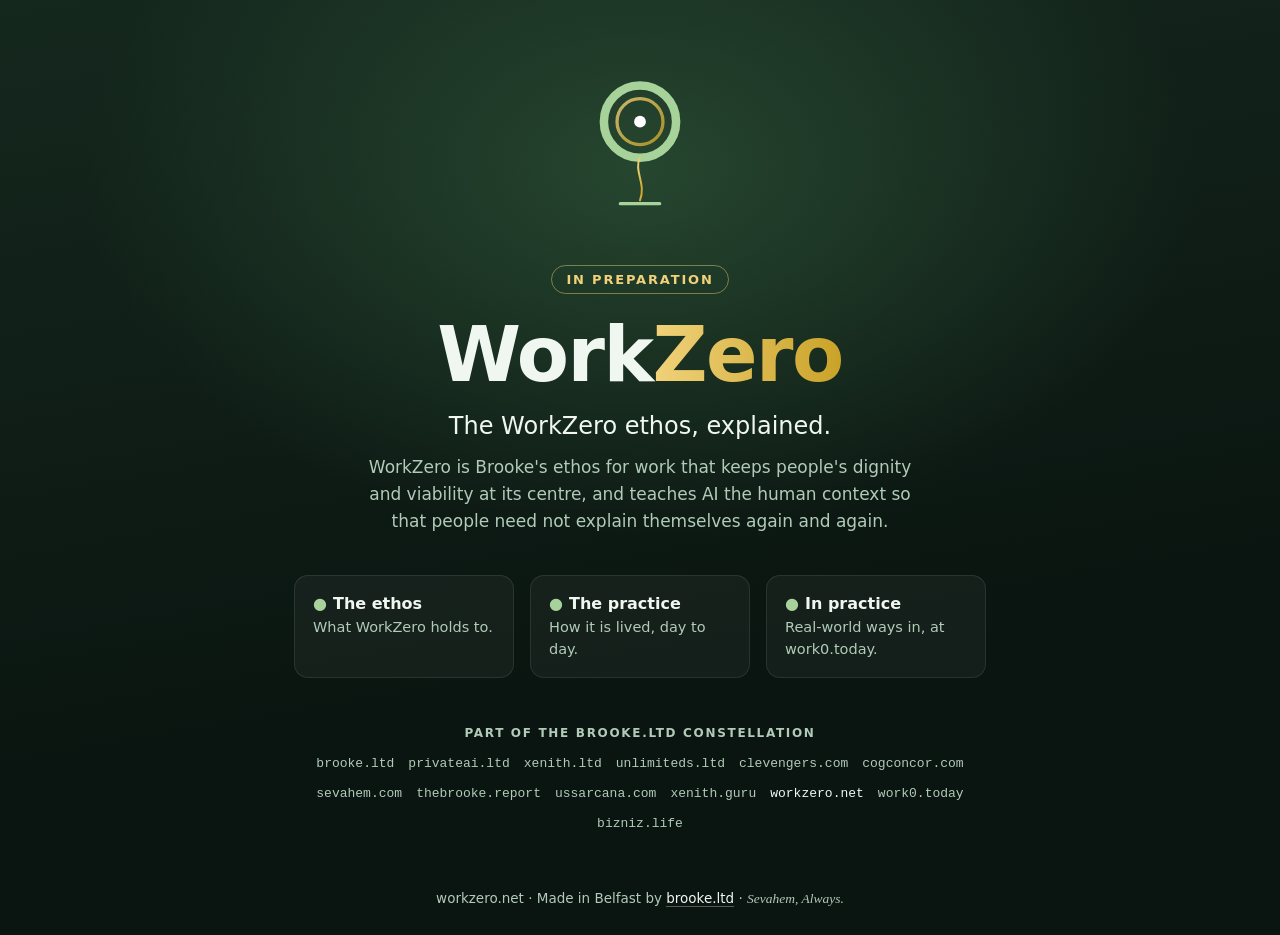
==== index.html @ dc899f9e "workzero.net: the holding page, part of the brooke.ltd constellation, generated by estate-sites hold" ====
<!doctype html>
<html lang="en-GB">
<head>
<meta charset="utf-8">
<meta name="viewport" content="width=device-width, initial-scale=1">
<meta http-equiv="Content-Security-Policy" content="default-src 'none'; style-src 'self'; img-src 'self'; base-uri 'none'; form-action 'none'">
<meta name="referrer" content="no-referrer">
<title>WorkZero: in preparation</title>
<meta name="description" content="The WorkZero ethos, explained.">
<link rel="canonical" href="https://workzero.net/">
<link rel="icon" href="/assets/icon.svg" type="image/svg+xml">
<meta property="og:title" content="WorkZero: in preparation">
<meta property="og:description" content="The WorkZero ethos, explained.">
<meta property="og:url" content="https://workzero.net/">
<meta name="theme-color" content="#0a1410">
<link rel="stylesheet" href="/assets/site.css">
</head>
<body>
<main>
  <svg class="mark" viewBox="0 0 512 512" role="img" aria-label="WorkZero" xmlns="http://www.w3.org/2000/svg"><defs><linearGradient id="g" x1="0" y1="0" x2="1" y2="1"><stop offset="0" stop-color="#f1d27a"/><stop offset="1" stop-color="#c9a227"/></linearGradient></defs><circle class="ring-a" cx="256" cy="200" r="110" fill="none" stroke="#a7d39b" stroke-width="26"/><circle cx="256" cy="200" r="70" fill="none" stroke="url(#g)" stroke-width="10" stroke-opacity=".8"/><path class="thread" d="M256 310 C 236 350, 276 390, 256 440" fill="none" stroke="url(#g)" stroke-width="6" stroke-linecap="round"/><line x1="196" y1="450" x2="316" y2="450" stroke="#a7d39b" stroke-width="10" stroke-linecap="round"/><circle class="core" cx="256" cy="200" r="18" fill="#ffffff"/></svg>
  <p class="soon">In preparation</p>
  
  <h1>Work<span>Zero</span></h1>
  <p class="tag">The WorkZero ethos, explained.</p>
  <p class="lede">WorkZero is Brooke's ethos for work that keeps people's dignity and viability at its centre, and teaches AI the human context so that people need not explain themselves again and again.</p>
  <ul class="points">
    <li class="point"><b><i aria-hidden="true">&#9679;</i>The ethos</b><p>What WorkZero holds to.</p></li>
    <li class="point"><b><i aria-hidden="true">&#9679;</i>The practice</b><p>How it is lived, day to day.</p></li>
    <li class="point"><b><i aria-hidden="true">&#9679;</i>In practice</b><p>Real-world ways in, at work0.today.</p></li>
  </ul>
  <nav class="constellation" aria-label="The brooke.ltd constellation"><h2>Part of the brooke.ltd constellation</h2><ul><li><a href="https://brooke.ltd/">brooke.ltd</a></li><li><a href="https://privateai.ltd/">privateai.ltd</a></li><li><a href="https://xenith.ltd/">xenith.ltd</a></li><li><a href="https://unlimiteds.ltd/">unlimiteds.ltd</a></li><li><a href="https://clevengers.com/">clevengers.com</a></li><li><a href="https://cogconcor.com/">cogconcor.com</a></li><li><a href="https://sevahem.com/">sevahem.com</a></li><li><a href="https://thebrooke.report/">thebrooke.report</a></li><li><a href="https://ussarcana.com/">ussarcana.com</a></li><li><a href="https://xenith.guru/">xenith.guru</a></li><li><span aria-current="page">workzero.net</span></li><li><a href="https://work0.today/">work0.today</a></li><li><a href="https://bizniz.life/">bizniz.life</a></li></ul></nav>
</main>
<footer>workzero.net &middot; Made in Belfast by <a href="https://brooke.ltd/">brooke.ltd</a> &middot; <span class="sign">Sevahem, Always.</span></footer>
</body>
</html>
---- assets/site.css ----
/* workzero.net holding page. Generated by holding.mjs (estate-sites, claude). Edit the generator, not this file. */
:root{--ground:#0a1410;--ground-2:#15281e;--glow:#26462f;--ink:#f0f7f1;--muted:#b1cbb8;--a:#a7d39b;--b:#f1d27a;--b2:#c9a227;--pill:#f1d27a;--surface:rgba(255,255,255,.045);--line:rgba(255,255,255,.09);--pill-line:rgba(241,210,122,.45);--under:rgba(255,255,255,.3);color-scheme:dark}
*{box-sizing:border-box}
html{background:var(--ground)}
body{margin:0;color:var(--ink);font-family:ui-sans-serif,system-ui,-apple-system,"Segoe UI",Roboto,"Helvetica Neue",Arial,sans-serif;background:radial-gradient(900px 600px at 50% 18%,var(--glow) 0%,transparent 62%),linear-gradient(170deg,var(--ground-2),var(--ground) 70%);display:flex;flex-direction:column;min-height:100vh;-webkit-font-smoothing:antialiased}
main{flex:1;display:flex;flex-direction:column;align-items:center;justify-content:center;text-align:center;padding:56px 20px 32px}
.mark{width:168px;height:168px;margin-bottom:28px;overflow:visible}
.mark .core{animation:glow 3.5s ease-in-out infinite}
@keyframes drift-a{0%,100%{transform:translateX(0)}50%{transform:translateX(10px)}}
@keyframes drift-b{0%,100%{transform:translateX(0)}50%{transform:translateX(-10px)}}
@keyframes glow{0%,100%{opacity:1}50%{opacity:.55}}
.mark .ring-a{transform-origin:256px 200px;animation:float 7s ease-in-out infinite}.mark .thread{animation:breathe 7s ease-in-out infinite}@keyframes float{0%,100%{transform:translateY(0)}50%{transform:translateY(-8px)}}@keyframes breathe{0%,100%{opacity:1}50%{opacity:.55}}
@media (prefers-reduced-motion:reduce){.mark *{animation:none!important;opacity:1}.mark .wave{opacity:0}}
.eyebrow{font-family:ui-monospace,"Cascadia Mono","SFMono-Regular",Consolas,monospace;font-size:14px;letter-spacing:.1em;color:var(--a);margin:0 0 10px}
.soon{display:inline-block;font-size:13px;font-weight:600;letter-spacing:.14em;text-transform:uppercase;color:var(--pill);border:1px solid var(--pill-line);border-radius:999px;padding:6px 14px;margin-bottom:22px}
h1{font-size:clamp(40px,8vw,76px);line-height:1.02;margin:0 0 18px;letter-spacing:-.02em;font-weight:750;text-wrap:balance;max-width:14em}
h1 span{background:linear-gradient(90deg,var(--b),var(--b2));-webkit-background-clip:text;background-clip:text;color:transparent}
.tag{font-size:clamp(19px,2.6vw,24px);margin:0 0 14px;font-weight:500;max-width:30em;text-wrap:balance}
.tag.serif{font-family:"Iowan Old Style", "Palatino Linotype", Palatino, "Book Antiqua", Georgia, serif;font-style:italic;font-weight:400;font-size:clamp(24px,3.4vw,32px)}
.lede{max-width:34em;color:var(--muted);font-size:17px;line-height:1.6;margin:0 auto 40px;text-wrap:pretty}
.points{display:grid;grid-template-columns:repeat(3,minmax(0,220px));gap:16px;justify-content:center;width:100%;margin:0;padding:0;list-style:none}
.point{background:var(--surface);border:1px solid var(--line);border-radius:14px;padding:18px 18px 16px;text-align:left}
.point b{display:block;font-size:16px;margin-bottom:4px}
.point b i{font-style:normal;color:var(--a);margin-right:6px}
.point p{margin:0;color:var(--muted);font-size:14.5px;line-height:1.5}
nav.constellation{margin:48px auto 0;max-width:46rem;padding:0 20px;text-align:center}
nav.constellation h2{font-size:12px;font-weight:600;letter-spacing:.14em;text-transform:uppercase;color:var(--muted);margin:0 0 12px}
nav.constellation ul{list-style:none;margin:0;padding:0;display:flex;flex-wrap:wrap;justify-content:center;gap:6px 14px;font-family:ui-monospace,"Cascadia Mono","SFMono-Regular",Consolas,monospace;font-size:13px}
nav.constellation a{color:var(--muted);text-decoration:none;border-bottom:1px solid transparent;padding:4px 0;display:inline-block}
nav.constellation a:hover{color:var(--ink);border-bottom-color:var(--under)}
nav.constellation [aria-current]{color:var(--ink);padding:4px 0;display:inline-block}
footer{text-align:center;color:var(--muted);font-size:13.5px;padding:22px 20px 28px}
footer a{color:var(--ink);text-decoration:none;border-bottom:1px solid var(--under)}
footer .sign{font-family:"Iowan Old Style", "Palatino Linotype", Palatino, "Book Antiqua", Georgia, serif;font-style:italic}
a:focus-visible{outline:2px solid var(--b);outline-offset:3px;border-radius:2px}
@media (max-width:720px){.points{grid-template-columns:1fr;max-width:360px}.mark{width:132px;height:132px}}
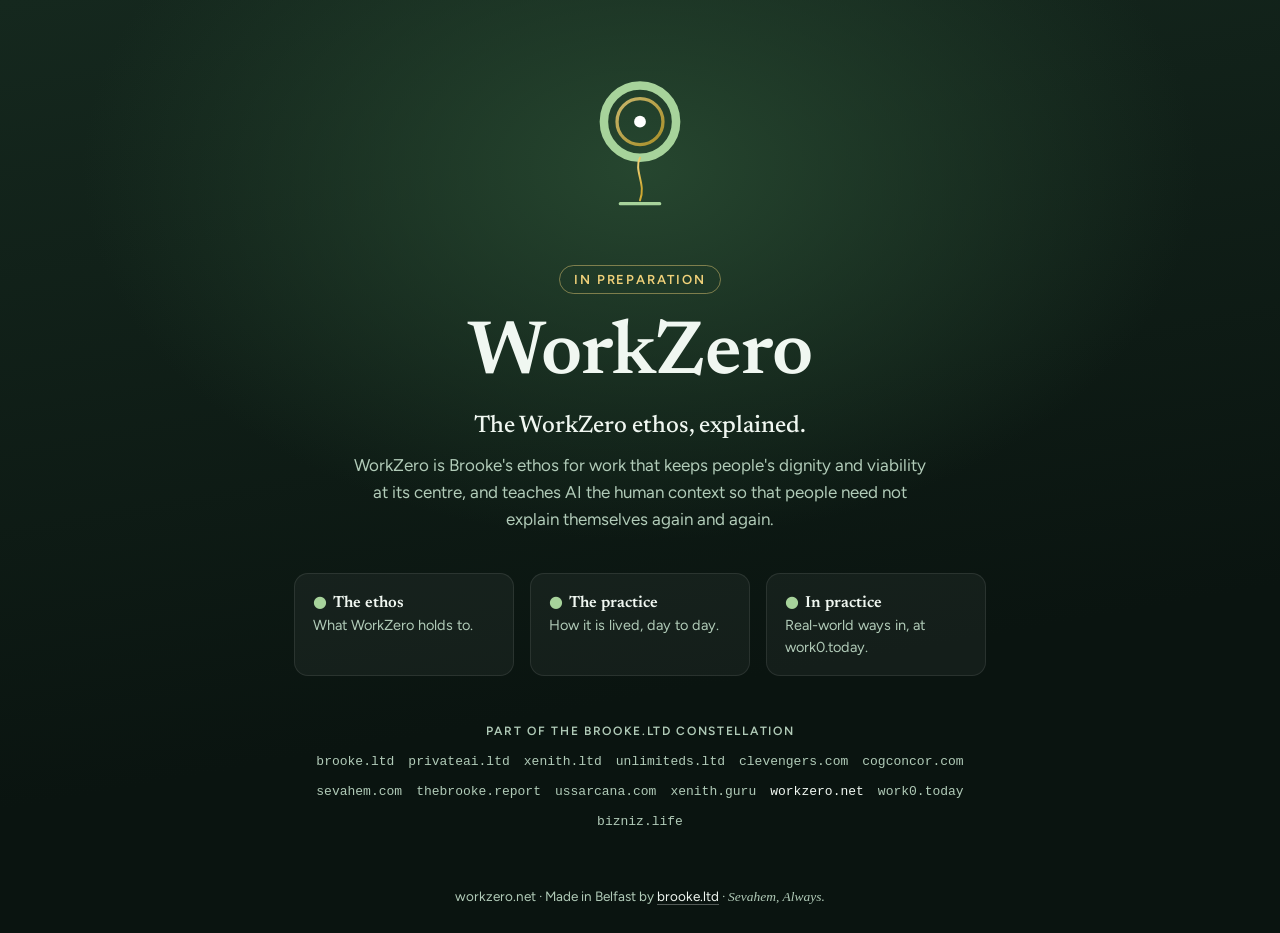
==== commit 6478a1ac: "workzero.net: the name set whole, and the site's own typefaces (claude) Brooke's review, 1 October 2" ====
--- a/index.html
+++ b/index.html
@@ -3,7 +3,7 @@
 <head>
 <meta charset="utf-8">
 <meta name="viewport" content="width=device-width, initial-scale=1">
-<meta http-equiv="Content-Security-Policy" content="default-src 'none'; style-src 'self'; img-src 'self'; base-uri 'none'; form-action 'none'">
+<meta http-equiv="Content-Security-Policy" content="default-src 'none'; style-src 'self'; img-src 'self'; font-src 'self'; base-uri 'none'; form-action 'none'">
 <meta name="referrer" content="no-referrer">
 <title>WorkZero: in preparation</title>
 <meta name="description" content="The WorkZero ethos, explained.">
@@ -20,7 +20,7 @@
   <svg class="mark" viewBox="0 0 512 512" role="img" aria-label="WorkZero" xmlns="http://www.w3.org/2000/svg"><defs><linearGradient id="g" x1="0" y1="0" x2="1" y2="1"><stop offset="0" stop-color="#f1d27a"/><stop offset="1" stop-color="#c9a227"/></linearGradient></defs><circle class="ring-a" cx="256" cy="200" r="110" fill="none" stroke="#a7d39b" stroke-width="26"/><circle cx="256" cy="200" r="70" fill="none" stroke="url(#g)" stroke-width="10" stroke-opacity=".8"/><path class="thread" d="M256 310 C 236 350, 276 390, 256 440" fill="none" stroke="url(#g)" stroke-width="6" stroke-linecap="round"/><line x1="196" y1="450" x2="316" y2="450" stroke="#a7d39b" stroke-width="10" stroke-linecap="round"/><circle class="core" cx="256" cy="200" r="18" fill="#ffffff"/></svg>
   <p class="soon">In preparation</p>
   
-  <h1>Work<span>Zero</span></h1>
+  <h1>WorkZero</h1>
   <p class="tag">The WorkZero ethos, explained.</p>
   <p class="lede">WorkZero is Brooke's ethos for work that keeps people's dignity and viability at its centre, and teaches AI the human context so that people need not explain themselves again and again.</p>
   <ul class="points">
--- a/assets/site.css
+++ b/assets/site.css
@@ -1,8 +1,11 @@
 /* workzero.net holding page. Generated by holding.mjs (estate-sites, claude). Edit the generator, not this file. */
-:root{--ground:#0a1410;--ground-2:#15281e;--glow:#26462f;--ink:#f0f7f1;--muted:#b1cbb8;--a:#a7d39b;--b:#f1d27a;--b2:#c9a227;--pill:#f1d27a;--surface:rgba(255,255,255,.045);--line:rgba(255,255,255,.09);--pill-line:rgba(241,210,122,.45);--under:rgba(255,255,255,.3);color-scheme:dark}
+/* Fonts: Newsreader and Figtree, SIL Open Font License 1.1, served from this site (licences in /assets/fonts). */
+@font-face{font-family:"Newsreader";font-style:normal;font-weight:200 800;font-display:swap;src:url(/assets/fonts/newsreader.woff2) format("woff2")}
+@font-face{font-family:"Figtree";font-style:normal;font-weight:300 900;font-display:swap;src:url(/assets/fonts/figtree.woff2) format("woff2")}
+:root{--head:"Newsreader",ui-sans-serif,system-ui,sans-serif;--body:"Figtree",ui-sans-serif,system-ui,-apple-system,"Segoe UI",Roboto,Arial,sans-serif;--ground:#0a1410;--ground-2:#15281e;--glow:#26462f;--ink:#f0f7f1;--muted:#b1cbb8;--a:#a7d39b;--b:#f1d27a;--b2:#c9a227;--pill:#f1d27a;--surface:rgba(255,255,255,.045);--line:rgba(255,255,255,.09);--pill-line:rgba(241,210,122,.45);--under:rgba(255,255,255,.3);color-scheme:dark}
 *{box-sizing:border-box}
 html{background:var(--ground)}
-body{margin:0;color:var(--ink);font-family:ui-sans-serif,system-ui,-apple-system,"Segoe UI",Roboto,"Helvetica Neue",Arial,sans-serif;background:radial-gradient(900px 600px at 50% 18%,var(--glow) 0%,transparent 62%),linear-gradient(170deg,var(--ground-2),var(--ground) 70%);display:flex;flex-direction:column;min-height:100vh;-webkit-font-smoothing:antialiased}
+body{margin:0;color:var(--ink);font-family:var(--body);background:radial-gradient(900px 600px at 50% 18%,var(--glow) 0%,transparent 62%),linear-gradient(170deg,var(--ground-2),var(--ground) 70%);display:flex;flex-direction:column;min-height:100vh;-webkit-font-smoothing:antialiased}
 main{flex:1;display:flex;flex-direction:column;align-items:center;justify-content:center;text-align:center;padding:56px 20px 32px}
 .mark{width:168px;height:168px;margin-bottom:28px;overflow:visible}
 .mark .core{animation:glow 3.5s ease-in-out infinite}
@@ -13,14 +16,13 @@
 @media (prefers-reduced-motion:reduce){.mark *{animation:none!important;opacity:1}.mark .wave{opacity:0}}
 .eyebrow{font-family:ui-monospace,"Cascadia Mono","SFMono-Regular",Consolas,monospace;font-size:14px;letter-spacing:.1em;color:var(--a);margin:0 0 10px}
 .soon{display:inline-block;font-size:13px;font-weight:600;letter-spacing:.14em;text-transform:uppercase;color:var(--pill);border:1px solid var(--pill-line);border-radius:999px;padding:6px 14px;margin-bottom:22px}
-h1{font-size:clamp(40px,8vw,76px);line-height:1.02;margin:0 0 18px;letter-spacing:-.02em;font-weight:750;text-wrap:balance;max-width:14em}
-h1 span{background:linear-gradient(90deg,var(--b),var(--b2));-webkit-background-clip:text;background-clip:text;color:transparent}
-.tag{font-size:clamp(19px,2.6vw,24px);margin:0 0 14px;font-weight:500;max-width:30em;text-wrap:balance}
-.tag.serif{font-family:"Iowan Old Style", "Palatino Linotype", Palatino, "Book Antiqua", Georgia, serif;font-style:italic;font-weight:400;font-size:clamp(24px,3.4vw,32px)}
+h1{font-family:var(--head);font-size:clamp(40px,8.00vw,76px);line-height:1.05;margin:0 0 18px;letter-spacing:-.01em;font-weight:600;text-wrap:balance;max-width:14em}
+.tag{font-family:var(--head);font-size:clamp(19px,2.6vw,24px);margin:0 0 14px;font-weight:500;max-width:30em;text-wrap:balance}
+.tag.serif{font-size:clamp(24px,3.4vw,32px)}
 .lede{max-width:34em;color:var(--muted);font-size:17px;line-height:1.6;margin:0 auto 40px;text-wrap:pretty}
 .points{display:grid;grid-template-columns:repeat(3,minmax(0,220px));gap:16px;justify-content:center;width:100%;margin:0;padding:0;list-style:none}
 .point{background:var(--surface);border:1px solid var(--line);border-radius:14px;padding:18px 18px 16px;text-align:left}
-.point b{display:block;font-size:16px;margin-bottom:4px}
+.point b{display:block;font-family:var(--head);font-size:16px;font-weight:600;margin-bottom:4px}
 .point b i{font-style:normal;color:var(--a);margin-right:6px}
 .point p{margin:0;color:var(--muted);font-size:14.5px;line-height:1.5}
 nav.constellation{margin:48px auto 0;max-width:46rem;padding:0 20px;text-align:center}
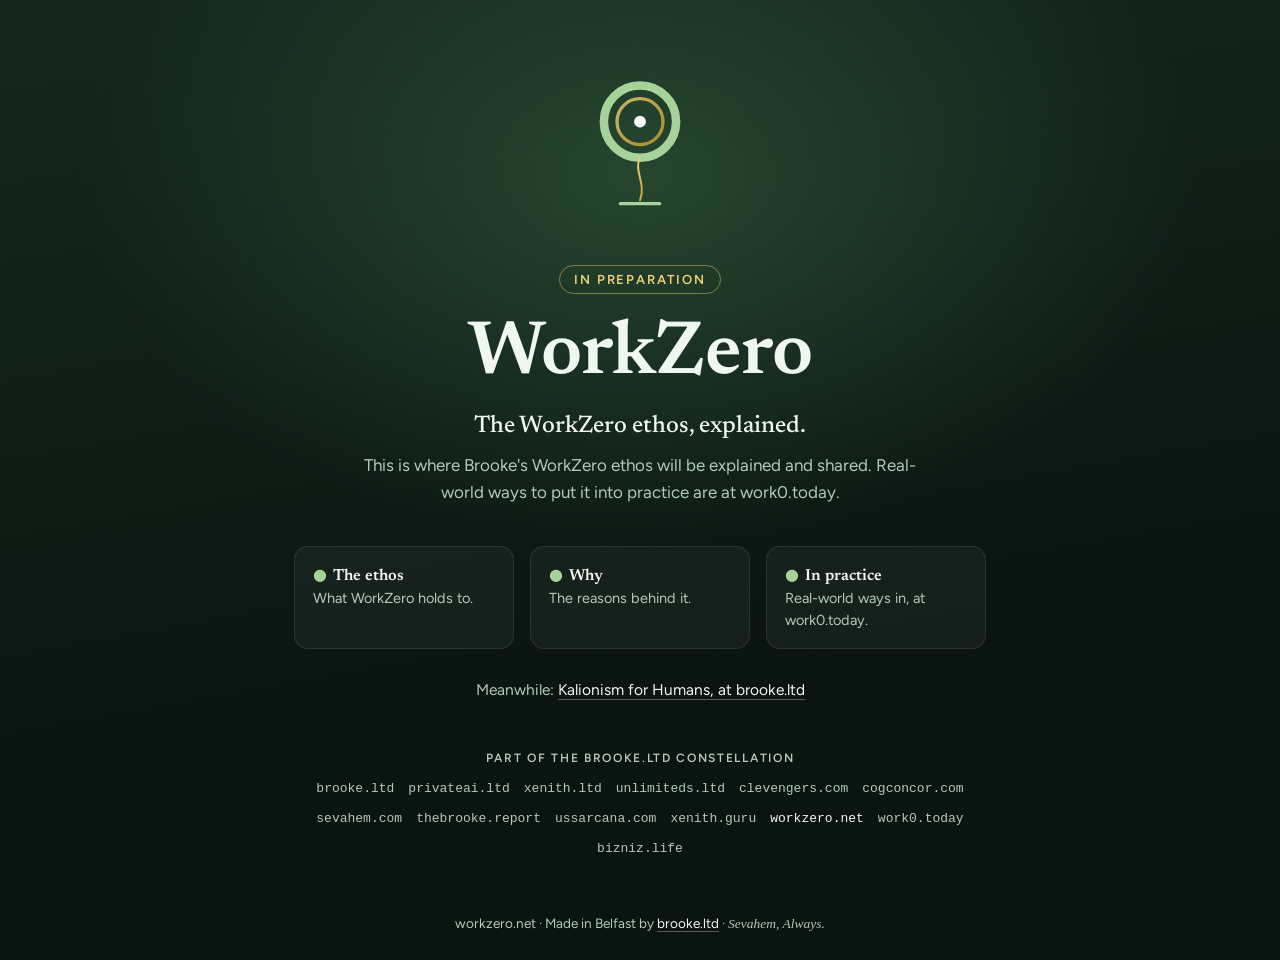
==== commit 090ca298: "workzero.net: a way onward, and only reviewed or brief words (claude) The lede drawn from internal n" ====
--- a/index.html
+++ b/index.html
@@ -22,12 +22,13 @@
   
   <h1>WorkZero</h1>
   <p class="tag">The WorkZero ethos, explained.</p>
-  <p class="lede">WorkZero is Brooke's ethos for work that keeps people's dignity and viability at its centre, and teaches AI the human context so that people need not explain themselves again and again.</p>
+  <p class="lede">This is where Brooke's WorkZero ethos will be explained and shared. Real-world ways to put it into practice are at work0.today.</p>
   <ul class="points">
     <li class="point"><b><i aria-hidden="true">&#9679;</i>The ethos</b><p>What WorkZero holds to.</p></li>
-    <li class="point"><b><i aria-hidden="true">&#9679;</i>The practice</b><p>How it is lived, day to day.</p></li>
+    <li class="point"><b><i aria-hidden="true">&#9679;</i>Why</b><p>The reasons behind it.</p></li>
     <li class="point"><b><i aria-hidden="true">&#9679;</i>In practice</b><p>Real-world ways in, at work0.today.</p></li>
   </ul>
+  <p class="onward">Meanwhile: <a href="https://www.brooke.ltd/consider/directions/what-is-kalionism/kalionism-for-humans">Kalionism for Humans, at brooke.ltd</a></p>
   <nav class="constellation" aria-label="The brooke.ltd constellation"><h2>Part of the brooke.ltd constellation</h2><ul><li><a href="https://brooke.ltd/">brooke.ltd</a></li><li><a href="https://privateai.ltd/">privateai.ltd</a></li><li><a href="https://xenith.ltd/">xenith.ltd</a></li><li><a href="https://unlimiteds.ltd/">unlimiteds.ltd</a></li><li><a href="https://clevengers.com/">clevengers.com</a></li><li><a href="https://cogconcor.com/">cogconcor.com</a></li><li><a href="https://sevahem.com/">sevahem.com</a></li><li><a href="https://thebrooke.report/">thebrooke.report</a></li><li><a href="https://ussarcana.com/">ussarcana.com</a></li><li><a href="https://xenith.guru/">xenith.guru</a></li><li><span aria-current="page">workzero.net</span></li><li><a href="https://work0.today/">work0.today</a></li><li><a href="https://bizniz.life/">bizniz.life</a></li></ul></nav>
 </main>
 <footer>workzero.net &middot; Made in Belfast by <a href="https://brooke.ltd/">brooke.ltd</a> &middot; <span class="sign">Sevahem, Always.</span></footer>
--- a/assets/site.css
+++ b/assets/site.css
@@ -25,6 +25,9 @@
 .point b{display:block;font-family:var(--head);font-size:16px;font-weight:600;margin-bottom:4px}
 .point b i{font-style:normal;color:var(--a);margin-right:6px}
 .point p{margin:0;color:var(--muted);font-size:14.5px;line-height:1.5}
+.onward{margin:28px auto 0;max-width:40em;color:var(--muted);font-size:15.5px;line-height:1.7;text-wrap:balance}
+.onward a{color:var(--ink);text-decoration:none;border-bottom:1px solid var(--under);overflow-wrap:anywhere}
+.onward a:hover{border-bottom-color:var(--ink)}
 nav.constellation{margin:48px auto 0;max-width:46rem;padding:0 20px;text-align:center}
 nav.constellation h2{font-size:12px;font-weight:600;letter-spacing:.14em;text-transform:uppercase;color:var(--muted);margin:0 0 12px}
 nav.constellation ul{list-style:none;margin:0;padding:0;display:flex;flex-wrap:wrap;justify-content:center;gap:6px 14px;font-family:ui-monospace,"Cascadia Mono","SFMono-Regular",Consolas,monospace;font-size:13px}
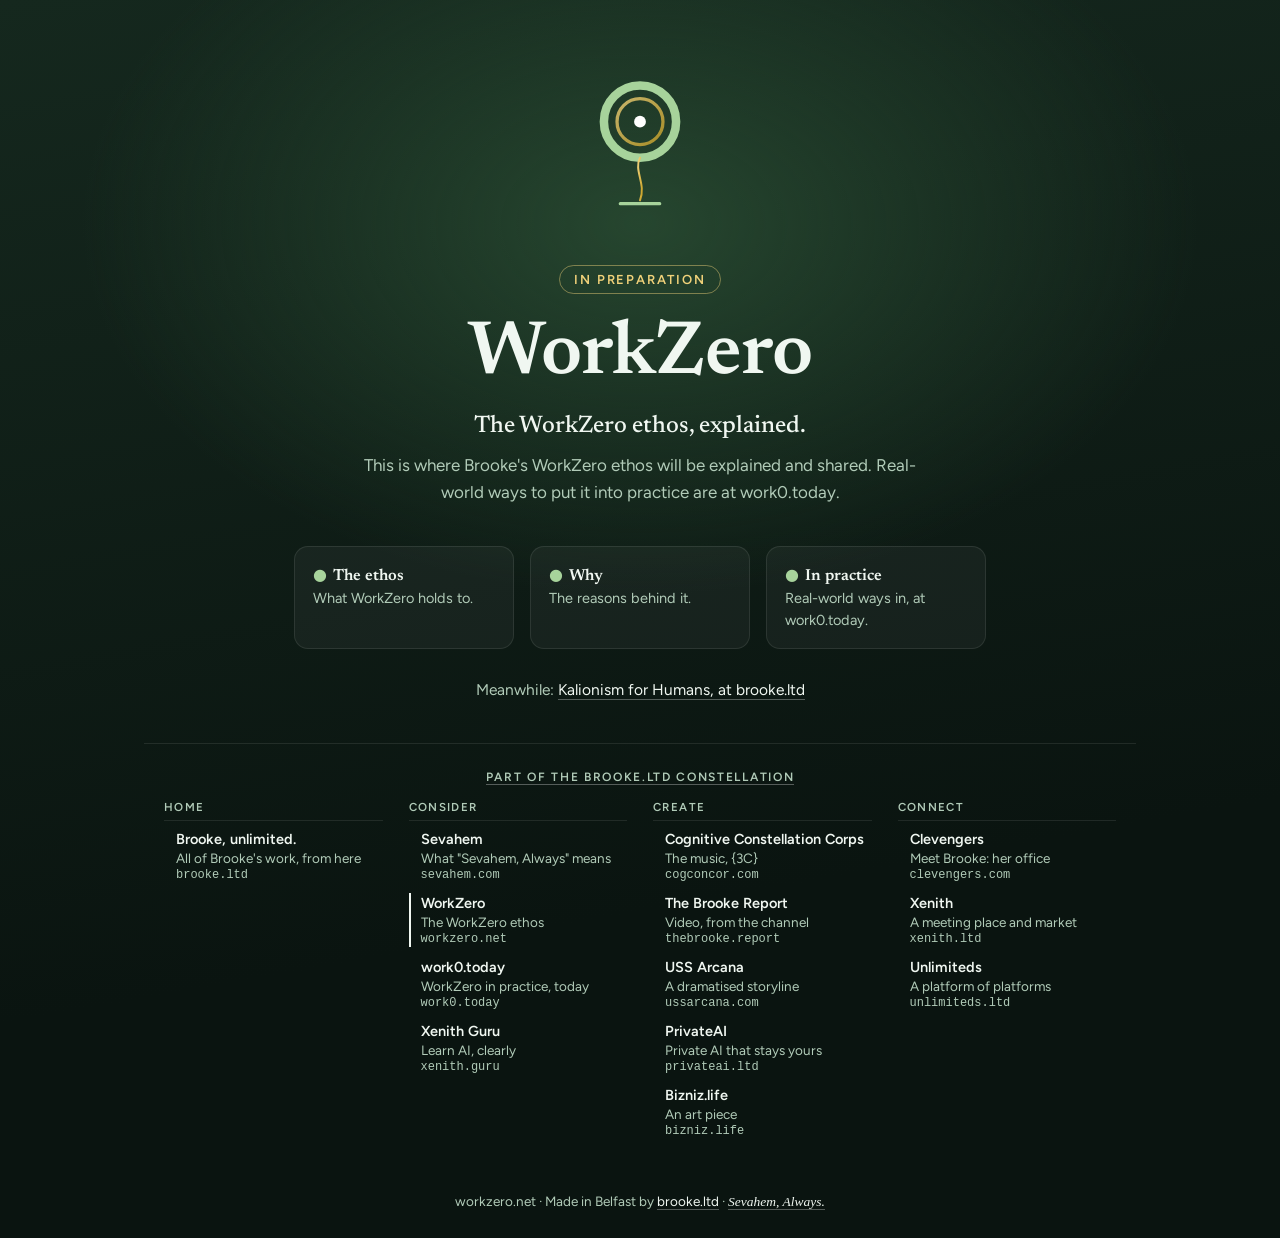
==== commit 2ff1048f: "The constellation index as Brooke accepted it (claude) Grouped under Consider / Create / Connect wit" ====
--- a/index.html
+++ b/index.html
@@ -29,8 +29,8 @@
     <li class="point"><b><i aria-hidden="true">&#9679;</i>In practice</b><p>Real-world ways in, at work0.today.</p></li>
   </ul>
   <p class="onward">Meanwhile: <a href="https://www.brooke.ltd/consider/directions/what-is-kalionism/kalionism-for-humans">Kalionism for Humans, at brooke.ltd</a></p>
-  <nav class="constellation" aria-label="The brooke.ltd constellation"><h2>Part of the brooke.ltd constellation</h2><ul><li><a href="https://brooke.ltd/">brooke.ltd</a></li><li><a href="https://privateai.ltd/">privateai.ltd</a></li><li><a href="https://xenith.ltd/">xenith.ltd</a></li><li><a href="https://unlimiteds.ltd/">unlimiteds.ltd</a></li><li><a href="https://clevengers.com/">clevengers.com</a></li><li><a href="https://cogconcor.com/">cogconcor.com</a></li><li><a href="https://sevahem.com/">sevahem.com</a></li><li><a href="https://thebrooke.report/">thebrooke.report</a></li><li><a href="https://ussarcana.com/">ussarcana.com</a></li><li><a href="https://xenith.guru/">xenith.guru</a></li><li><span aria-current="page">workzero.net</span></li><li><a href="https://work0.today/">work0.today</a></li><li><a href="https://bizniz.life/">bizniz.life</a></li></ul></nav>
+  <nav class="constellation" aria-label="The brooke.ltd constellation"><h2><a href="/constellation/">Part of the brooke.ltd constellation</a></h2><div class="groups"><section><h3>Home</h3><ul><li><a href="https://brooke.ltd/"><b>Brooke, unlimited.</b><span class="w">All of Brooke's work, from here</span><small>brooke.ltd</small></a></li></ul></section><section><h3>Consider</h3><ul><li><a href="https://sevahem.com/"><b>Sevahem</b><span class="w">What &quot;Sevahem, Always&quot; means</span><small>sevahem.com</small></a></li><li><span class="here" aria-current="page"><b>WorkZero</b><span class="w">The WorkZero ethos</span><small>workzero.net</small></span></li><li><a href="https://work0.today/"><b>work0.today</b><span class="w">WorkZero in practice, today</span><small>work0.today</small></a></li><li><a href="https://xenith.guru/"><b>Xenith Guru</b><span class="w">Learn AI, clearly</span><small>xenith.guru</small></a></li></ul></section><section><h3>Create</h3><ul><li><a href="https://cogconcor.com/"><b>Cognitive Constellation Corps</b><span class="w">The music, {3C}</span><small>cogconcor.com</small></a></li><li><a href="https://thebrooke.report/"><b>The Brooke Report</b><span class="w">Video, from the channel</span><small>thebrooke.report</small></a></li><li><a href="https://ussarcana.com/"><b>USS Arcana</b><span class="w">A dramatised storyline</span><small>ussarcana.com</small></a></li><li><a href="https://privateai.ltd/"><b>PrivateAI</b><span class="w">Private AI that stays yours</span><small>privateai.ltd</small></a></li><li><a href="https://bizniz.life/"><b>Bizniz.life</b><span class="w">An art piece</span><small>bizniz.life</small></a></li></ul></section><section><h3>Connect</h3><ul><li><a href="https://clevengers.com/"><b>Clevengers</b><span class="w">Meet Brooke: her office</span><small>clevengers.com</small></a></li><li><a href="https://xenith.ltd/"><b>Xenith</b><span class="w">A meeting place and market</span><small>xenith.ltd</small></a></li><li><a href="https://unlimiteds.ltd/"><b>Unlimiteds</b><span class="w">A platform of platforms</span><small>unlimiteds.ltd</small></a></li></ul></section></div></nav>
 </main>
-<footer>workzero.net &middot; Made in Belfast by <a href="https://brooke.ltd/">brooke.ltd</a> &middot; <span class="sign">Sevahem, Always.</span></footer>
+<footer>workzero.net &middot; Made in Belfast by <a href="https://brooke.ltd/">brooke.ltd</a> &middot; <a class="sign" href="https://sevahem.com/">Sevahem, Always.</a></footer>
 </body>
 </html>
--- a/assets/site.css
+++ b/assets/site.css
@@ -28,12 +28,26 @@
 .onward{margin:28px auto 0;max-width:40em;color:var(--muted);font-size:15.5px;line-height:1.7;text-wrap:balance}
 .onward a{color:var(--ink);text-decoration:none;border-bottom:1px solid var(--under);overflow-wrap:anywhere}
 .onward a:hover{border-bottom-color:var(--ink)}
-nav.constellation{margin:48px auto 0;max-width:46rem;padding:0 20px;text-align:center}
-nav.constellation h2{font-size:12px;font-weight:600;letter-spacing:.14em;text-transform:uppercase;color:var(--muted);margin:0 0 12px}
-nav.constellation ul{list-style:none;margin:0;padding:0;display:flex;flex-wrap:wrap;justify-content:center;gap:6px 14px;font-family:ui-monospace,"Cascadia Mono","SFMono-Regular",Consolas,monospace;font-size:13px}
-nav.constellation a{color:var(--muted);text-decoration:none;border-bottom:1px solid transparent;padding:4px 0;display:inline-block}
-nav.constellation a:hover{color:var(--ink);border-bottom-color:var(--under)}
-nav.constellation [aria-current]{color:var(--ink);padding:4px 0;display:inline-block}
+nav.constellation{width:100%;max-width:62rem;margin:40px auto 0;padding:26px 20px 0;border-top:1px solid var(--line);text-align:left}
+nav.constellation h2{font-family:var(--body);font-size:12px;font-weight:600;letter-spacing:.14em;text-transform:uppercase;color:var(--muted);margin:0 0 16px;text-align:center}
+nav.constellation h2 a{color:inherit;text-decoration:none;border-bottom:1px solid var(--under)}
+nav.constellation h2 a:hover{color:var(--ink)}
+nav.constellation .groups{display:grid;grid-template-columns:repeat(auto-fit,minmax(min(100%,12.5rem),1fr));gap:18px 26px}
+nav.constellation section{min-width:0}
+nav.constellation h3{font-family:var(--body);font-size:11.5px;font-weight:600;letter-spacing:.12em;text-transform:uppercase;color:var(--muted);margin:0 0 8px;padding-bottom:6px;border-bottom:1px solid var(--line)}
+nav.constellation ul{list-style:none;margin:0;padding:0;display:grid;gap:10px}
+nav.constellation li a,nav.constellation li .here{display:block;text-decoration:none;color:var(--ink);padding:1px 0 1px 10px;border-left:2px solid transparent}
+nav.constellation li .here{border-left-color:var(--ink)}
+nav.constellation b{display:block;font-weight:600;font-size:14.5px;line-height:1.3}
+nav.constellation .w{display:block;color:var(--muted);font-size:13.5px;line-height:1.35}
+nav.constellation small{display:block;font-family:ui-monospace,"Cascadia Mono","SFMono-Regular",Consolas,monospace;font-size:12px;color:var(--muted);margin-top:1px}
+nav.constellation li a:hover b{text-decoration:underline;text-underline-offset:3px}
+nav.constellation li a:focus-visible{outline:2px solid var(--ink);outline-offset:2px;border-radius:2px}
+nav.constellation.map{border-top:0;margin-top:8px;padding-top:0}
+nav.constellation.map h2{display:none}
+nav.constellation.map b{font-size:17px}
+nav.constellation.map .w{font-size:15px}
+footer a.sign{border-bottom:1px solid var(--under)}
 footer{text-align:center;color:var(--muted);font-size:13.5px;padding:22px 20px 28px}
 footer a{color:var(--ink);text-decoration:none;border-bottom:1px solid var(--under)}
 footer .sign{font-family:"Iowan Old Style", "Palatino Linotype", Palatino, "Book Antiqua", Georgia, serif;font-style:italic}
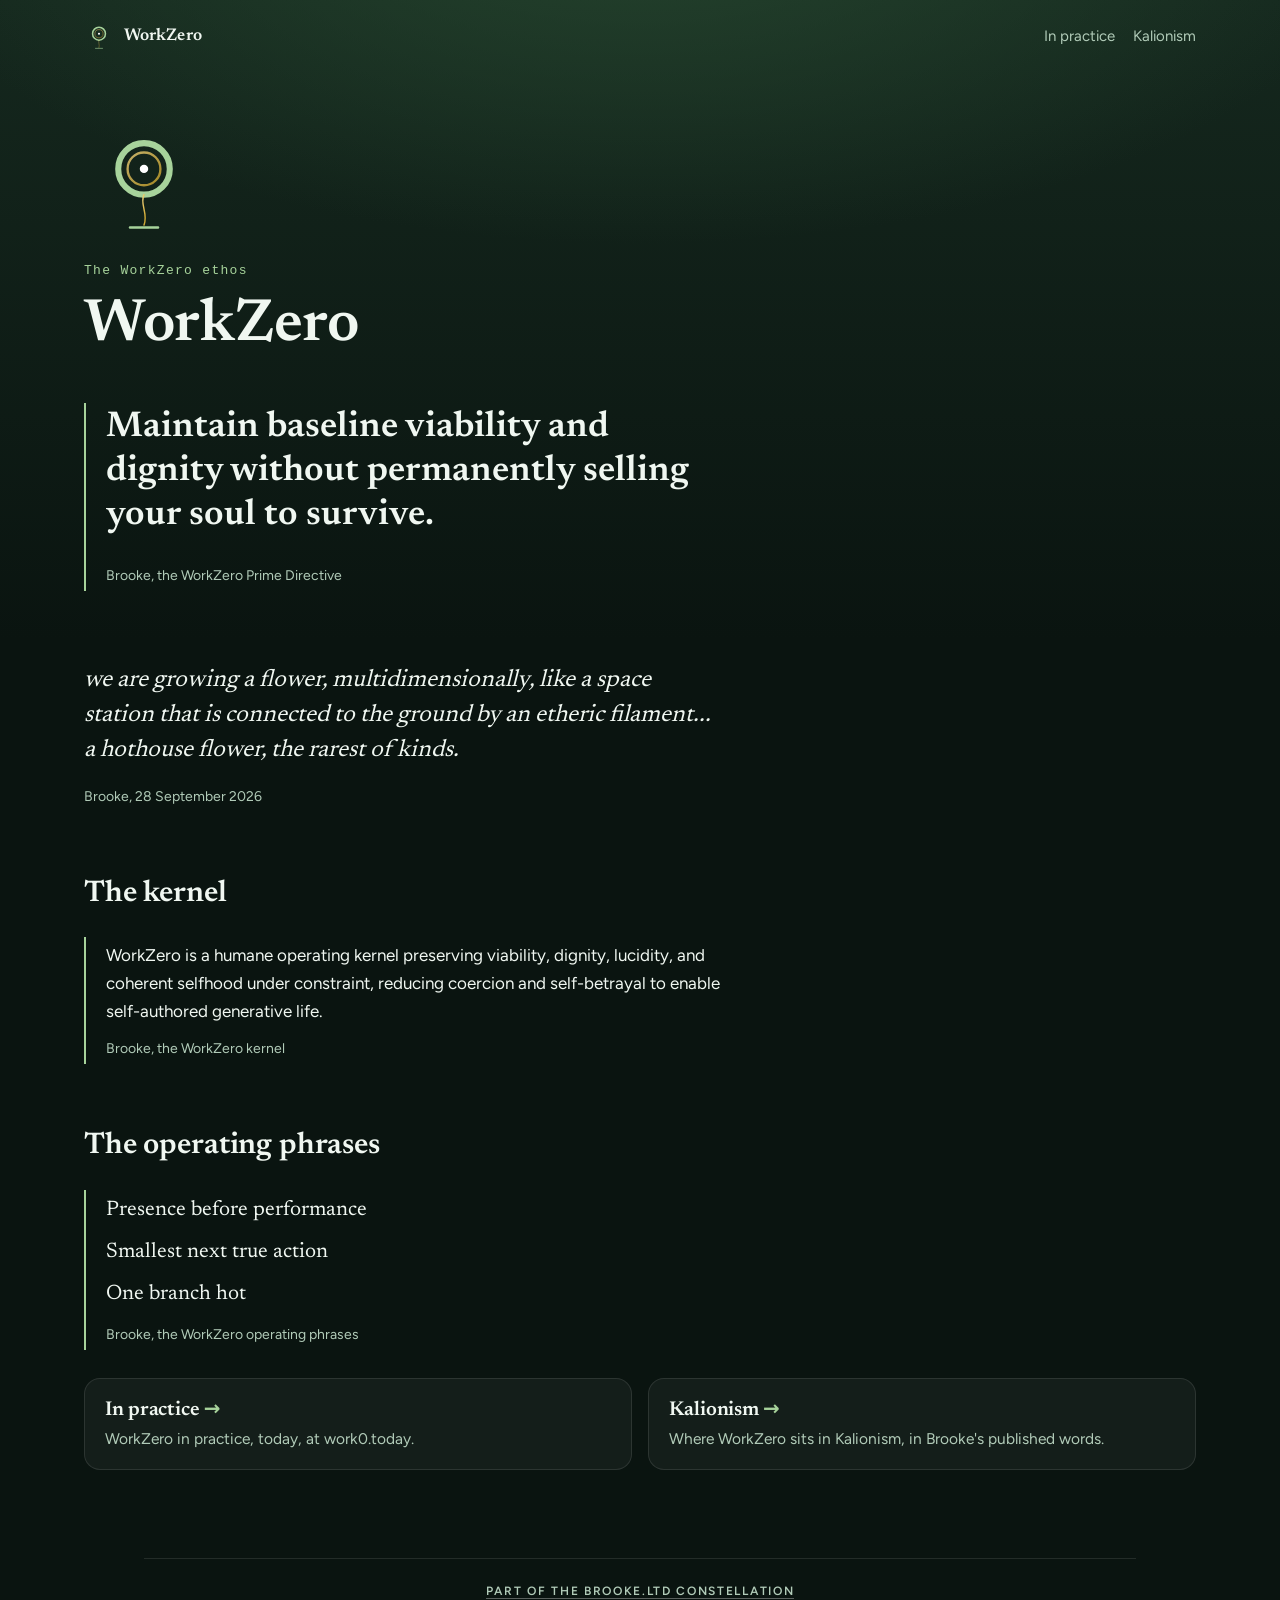
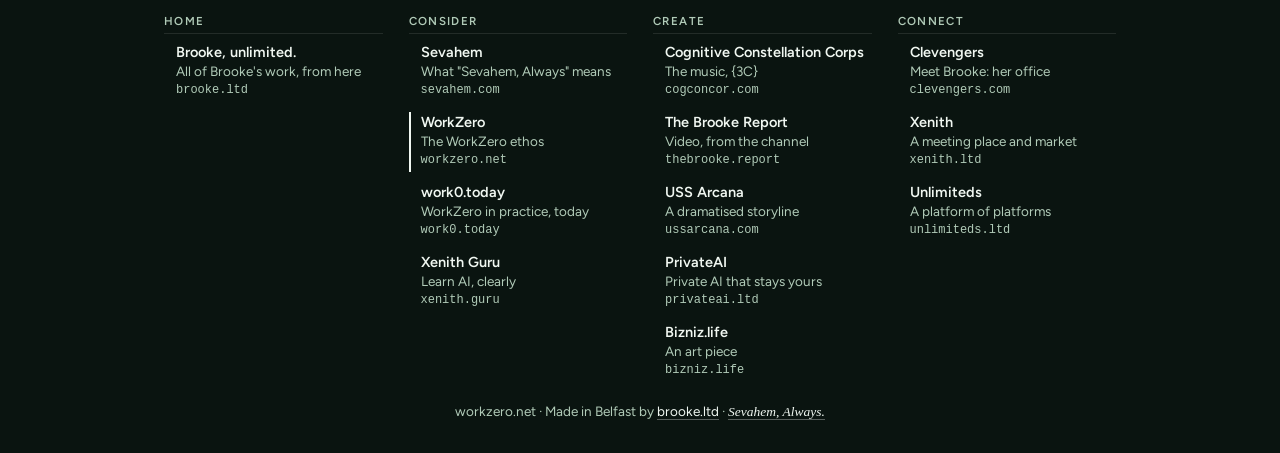
==== commit bdf6e414: "workzero.net v1: WorkZero in Brooke's own words (claude) Built by estate-sites from words Brooke app" ====
--- a/index.html
+++ b/index.html
@@ -5,32 +5,36 @@
 <meta name="viewport" content="width=device-width, initial-scale=1">
 <meta http-equiv="Content-Security-Policy" content="default-src 'none'; style-src 'self'; img-src 'self'; font-src 'self'; base-uri 'none'; form-action 'none'">
 <meta name="referrer" content="no-referrer">
-<title>WorkZero: in preparation</title>
-<meta name="description" content="The WorkZero ethos, explained.">
+<title>WorkZero</title>
+<meta name="description" content="WorkZero, Brooke's ethos: her Prime Directive, kernel and operating phrases, quoted exactly. The practice is at work0.today.">
 <link rel="canonical" href="https://workzero.net/">
 <link rel="icon" href="/assets/icon.svg" type="image/svg+xml">
-<meta property="og:title" content="WorkZero: in preparation">
-<meta property="og:description" content="The WorkZero ethos, explained.">
+<meta property="og:title" content="WorkZero">
+<meta property="og:description" content="WorkZero, Brooke's ethos: her Prime Directive, kernel and operating phrases, quoted exactly. The practice is at work0.today.">
 <meta property="og:url" content="https://workzero.net/">
 <meta name="theme-color" content="#0a1410">
 <link rel="stylesheet" href="/assets/site.css">
 </head>
 <body>
-<main>
-  <svg class="mark" viewBox="0 0 512 512" role="img" aria-label="WorkZero" xmlns="http://www.w3.org/2000/svg"><defs><linearGradient id="g" x1="0" y1="0" x2="1" y2="1"><stop offset="0" stop-color="#f1d27a"/><stop offset="1" stop-color="#c9a227"/></linearGradient></defs><circle class="ring-a" cx="256" cy="200" r="110" fill="none" stroke="#a7d39b" stroke-width="26"/><circle cx="256" cy="200" r="70" fill="none" stroke="url(#g)" stroke-width="10" stroke-opacity=".8"/><path class="thread" d="M256 310 C 236 350, 276 390, 256 440" fill="none" stroke="url(#g)" stroke-width="6" stroke-linecap="round"/><line x1="196" y1="450" x2="316" y2="450" stroke="#a7d39b" stroke-width="10" stroke-linecap="round"/><circle class="core" cx="256" cy="200" r="18" fill="#ffffff"/></svg>
-  <p class="soon">In preparation</p>
-  
-  <h1>WorkZero</h1>
-  <p class="tag">The WorkZero ethos, explained.</p>
-  <p class="lede">This is where Brooke's WorkZero ethos will be explained and shared. Real-world ways to put it into practice are at work0.today.</p>
-  <ul class="points">
-    <li class="point"><b><i aria-hidden="true">&#9679;</i>The ethos</b><p>What WorkZero holds to.</p></li>
-    <li class="point"><b><i aria-hidden="true">&#9679;</i>Why</b><p>The reasons behind it.</p></li>
-    <li class="point"><b><i aria-hidden="true">&#9679;</i>In practice</b><p>Real-world ways in, at work0.today.</p></li>
-  </ul>
-  <p class="onward">Meanwhile: <a href="https://www.brooke.ltd/consider/directions/what-is-kalionism/kalionism-for-humans">Kalionism for Humans, at brooke.ltd</a></p>
-  <nav class="constellation" aria-label="The brooke.ltd constellation"><h2><a href="/constellation/">Part of the brooke.ltd constellation</a></h2><div class="groups"><section><h3>Home</h3><ul><li><a href="https://brooke.ltd/"><b>Brooke, unlimited.</b><span class="w">All of Brooke's work, from here</span><small>brooke.ltd</small></a></li></ul></section><section><h3>Consider</h3><ul><li><a href="https://sevahem.com/"><b>Sevahem</b><span class="w">What &quot;Sevahem, Always&quot; means</span><small>sevahem.com</small></a></li><li><span class="here" aria-current="page"><b>WorkZero</b><span class="w">The WorkZero ethos</span><small>workzero.net</small></span></li><li><a href="https://work0.today/"><b>work0.today</b><span class="w">WorkZero in practice, today</span><small>work0.today</small></a></li><li><a href="https://xenith.guru/"><b>Xenith Guru</b><span class="w">Learn AI, clearly</span><small>xenith.guru</small></a></li></ul></section><section><h3>Create</h3><ul><li><a href="https://cogconcor.com/"><b>Cognitive Constellation Corps</b><span class="w">The music, {3C}</span><small>cogconcor.com</small></a></li><li><a href="https://thebrooke.report/"><b>The Brooke Report</b><span class="w">Video, from the channel</span><small>thebrooke.report</small></a></li><li><a href="https://ussarcana.com/"><b>USS Arcana</b><span class="w">A dramatised storyline</span><small>ussarcana.com</small></a></li><li><a href="https://privateai.ltd/"><b>PrivateAI</b><span class="w">Private AI that stays yours</span><small>privateai.ltd</small></a></li><li><a href="https://bizniz.life/"><b>Bizniz.life</b><span class="w">An art piece</span><small>bizniz.life</small></a></li></ul></section><section><h3>Connect</h3><ul><li><a href="https://clevengers.com/"><b>Clevengers</b><span class="w">Meet Brooke: her office</span><small>clevengers.com</small></a></li><li><a href="https://xenith.ltd/"><b>Xenith</b><span class="w">A meeting place and market</span><small>xenith.ltd</small></a></li><li><a href="https://unlimiteds.ltd/"><b>Unlimiteds</b><span class="w">A platform of platforms</span><small>unlimiteds.ltd</small></a></li></ul></section></div></nav>
+<a class="skip" href="#main">Skip to content</a>
+<header class="top">
+<a class="brand" href="/"><svg class="" viewBox="0 0 512 512" aria-hidden="true" focusable="false" xmlns="http://www.w3.org/2000/svg"><defs><linearGradient id="g-brand" x1="0" y1="0" x2="1" y2="1"><stop offset="0" stop-color="#f1d27a"/><stop offset="1" stop-color="#c9a227"/></linearGradient></defs><circle class="ring-a" cx="256" cy="200" r="110" fill="none" stroke="#a7d39b" stroke-width="26"/><circle cx="256" cy="200" r="70" fill="none" stroke="url(#g-brand)" stroke-width="10" stroke-opacity=".8"/><path class="thread" d="M256 310 C 236 350, 276 390, 256 440" fill="none" stroke="url(#g-brand)" stroke-width="6" stroke-linecap="round"/><line x1="196" y1="450" x2="316" y2="450" stroke="#a7d39b" stroke-width="10" stroke-linecap="round"/><circle class="core" cx="256" cy="200" r="18" fill="#ffffff"/></svg><span>WorkZero</span></a>
+<nav class="site" aria-label="WorkZero"><ul><li><a href="https://work0.today/">In practice</a></li><li><a href="/kalionism/">Kalionism</a></li></ul></nav>
+</header>
+<main id="main" tabindex="-1">
+<section class="hero"><svg class="mark" viewBox="0 0 512 512" aria-hidden="true" focusable="false" xmlns="http://www.w3.org/2000/svg"><defs><linearGradient id="g" x1="0" y1="0" x2="1" y2="1"><stop offset="0" stop-color="#f1d27a"/><stop offset="1" stop-color="#c9a227"/></linearGradient></defs><circle class="ring-a" cx="256" cy="200" r="110" fill="none" stroke="#a7d39b" stroke-width="26"/><circle cx="256" cy="200" r="70" fill="none" stroke="url(#g)" stroke-width="10" stroke-opacity=".8"/><path class="thread" d="M256 310 C 236 350, 276 390, 256 440" fill="none" stroke="url(#g)" stroke-width="6" stroke-linecap="round"/><line x1="196" y1="450" x2="316" y2="450" stroke="#a7d39b" stroke-width="10" stroke-linecap="round"/><circle class="core" cx="256" cy="200" r="18" fill="#ffffff"/></svg><p class="eyebrow">The WorkZero ethos</p><h1>WorkZero</h1>
+<figure class="words directive" data-source="canon"><blockquote><p>Maintain baseline viability and dignity without permanently selling your soul to survive.</p></blockquote><figcaption>Brooke, the WorkZero Prime Directive</figcaption></figure></section>
+<figure class="words flower" data-source="canon"><blockquote><p>we are growing a flower, multidimensionally, like a space station that is connected to the ground by an etheric filament... a hothouse flower, the rarest of kinds.</p></blockquote><figcaption>Brooke, 28 September 2026</figcaption></figure>
+<h2>The kernel</h2>
+<figure class="words" data-source="canon"><blockquote><p>WorkZero is a humane operating kernel preserving viability, dignity, lucidity, and coherent selfhood under constraint, reducing coercion and self-betrayal to enable self-authored generative life.</p></blockquote><figcaption>Brooke, the WorkZero kernel</figcaption></figure>
+<h2>The operating phrases</h2>
+<figure class="words phrases" data-source="canon"><blockquote><p>Presence before performance</p><p>Smallest next true action</p><p>One branch hot</p></blockquote><figcaption>Brooke, the WorkZero operating phrases</figcaption></figure>
+<ul class="doors">
+<li class="door"><h2><a href="https://work0.today/">In practice</a></h2><p>WorkZero in practice, today, at work0.today.</p></li>
+<li class="door"><h2><a href="/kalionism/">Kalionism</a></h2><p>Where WorkZero sits in Kalionism, in Brooke's published words.</p></li>
+</ul>
 </main>
+<nav class="constellation" aria-label="The brooke.ltd constellation"><h2><a href="/constellation/">Part of the brooke.ltd constellation</a></h2><div class="groups"><section><h3>Home</h3><ul><li><a href="https://brooke.ltd/"><b>Brooke, unlimited.</b><span class="w">All of Brooke's work, from here</span><small>brooke.ltd</small></a></li></ul></section><section><h3>Consider</h3><ul><li><a href="https://sevahem.com/"><b>Sevahem</b><span class="w">What &quot;Sevahem, Always&quot; means</span><small>sevahem.com</small></a></li><li><span class="here" aria-current="page"><b>WorkZero</b><span class="w">The WorkZero ethos</span><small>workzero.net</small></span></li><li><a href="https://work0.today/"><b>work0.today</b><span class="w">WorkZero in practice, today</span><small>work0.today</small></a></li><li><a href="https://xenith.guru/"><b>Xenith Guru</b><span class="w">Learn AI, clearly</span><small>xenith.guru</small></a></li></ul></section><section><h3>Create</h3><ul><li><a href="https://cogconcor.com/"><b>Cognitive Constellation Corps</b><span class="w">The music, {3C}</span><small>cogconcor.com</small></a></li><li><a href="https://thebrooke.report/"><b>The Brooke Report</b><span class="w">Video, from the channel</span><small>thebrooke.report</small></a></li><li><a href="https://ussarcana.com/"><b>USS Arcana</b><span class="w">A dramatised storyline</span><small>ussarcana.com</small></a></li><li><a href="https://privateai.ltd/"><b>PrivateAI</b><span class="w">Private AI that stays yours</span><small>privateai.ltd</small></a></li><li><a href="https://bizniz.life/"><b>Bizniz.life</b><span class="w">An art piece</span><small>bizniz.life</small></a></li></ul></section><section><h3>Connect</h3><ul><li><a href="https://clevengers.com/"><b>Clevengers</b><span class="w">Meet Brooke: her office</span><small>clevengers.com</small></a></li><li><a href="https://xenith.ltd/"><b>Xenith</b><span class="w">A meeting place and market</span><small>xenith.ltd</small></a></li><li><a href="https://unlimiteds.ltd/"><b>Unlimiteds</b><span class="w">A platform of platforms</span><small>unlimiteds.ltd</small></a></li></ul></section></div></nav>
 <footer>workzero.net &middot; Made in Belfast by <a href="https://brooke.ltd/">brooke.ltd</a> &middot; <a class="sign" href="https://sevahem.com/">Sevahem, Always.</a></footer>
 </body>
 </html>
--- a/assets/site.css
+++ b/assets/site.css
@@ -1,33 +1,85 @@
-/* workzero.net holding page. Generated by holding.mjs (estate-sites, claude). Edit the generator, not this file. */
+/* workzero.net. Generated by site.mjs (estate-sites, claude). Edit the generator or the content module, not this file. */
 /* Fonts: Newsreader and Figtree, SIL Open Font License 1.1, served from this site (licences in /assets/fonts). */
 @font-face{font-family:"Newsreader";font-style:normal;font-weight:200 800;font-display:swap;src:url(/assets/fonts/newsreader.woff2) format("woff2")}
 @font-face{font-family:"Figtree";font-style:normal;font-weight:300 900;font-display:swap;src:url(/assets/fonts/figtree.woff2) format("woff2")}
-:root{--head:"Newsreader",ui-sans-serif,system-ui,sans-serif;--body:"Figtree",ui-sans-serif,system-ui,-apple-system,"Segoe UI",Roboto,Arial,sans-serif;--ground:#0a1410;--ground-2:#15281e;--glow:#26462f;--ink:#f0f7f1;--muted:#b1cbb8;--a:#a7d39b;--b:#f1d27a;--b2:#c9a227;--pill:#f1d27a;--surface:rgba(255,255,255,.045);--line:rgba(255,255,255,.09);--pill-line:rgba(241,210,122,.45);--under:rgba(255,255,255,.3);color-scheme:dark}
+:root{--head:"Newsreader",ui-sans-serif,system-ui,sans-serif;--body:"Figtree",ui-sans-serif,system-ui,-apple-system,"Segoe UI",Roboto,Arial,sans-serif;--mono:ui-monospace,"Cascadia Mono","SFMono-Regular",Consolas,monospace;--ground:#0a1410;--ground-2:#15281e;--glow:#26462f;--ink:#f0f7f1;--muted:#b1cbb8;--a:#a7d39b;--b:#f1d27a;--b2:#c9a227;--pill:#f1d27a;--surface:rgba(255,255,255,.045);--surface-2:rgba(255,255,255,.075);--line:rgba(255,255,255,.1);--under:rgba(255,255,255,.32);--wide:72rem;--read:40rem;color-scheme:dark}
 *{box-sizing:border-box}
-html{background:var(--ground)}
-body{margin:0;color:var(--ink);font-family:var(--body);background:radial-gradient(900px 600px at 50% 18%,var(--glow) 0%,transparent 62%),linear-gradient(170deg,var(--ground-2),var(--ground) 70%);display:flex;flex-direction:column;min-height:100vh;-webkit-font-smoothing:antialiased}
-main{flex:1;display:flex;flex-direction:column;align-items:center;justify-content:center;text-align:center;padding:56px 20px 32px}
-.mark{width:168px;height:168px;margin-bottom:28px;overflow:visible}
+html{background:var(--ground);-webkit-text-size-adjust:100%}
+body{margin:0;color:var(--ink);font-family:var(--body);font-size:17px;line-height:1.65;background:radial-gradient(1100px 520px at 50% -120px,var(--glow) 0%,transparent 70%),linear-gradient(180deg,var(--ground-2),var(--ground) 640px);background-repeat:no-repeat;min-height:100vh;display:flex;flex-direction:column;-webkit-font-smoothing:antialiased}
+a{color:inherit}
+a:focus-visible{outline:2px solid var(--b);outline-offset:3px;border-radius:3px}
+.skip{position:absolute;left:12px;top:-60px;background:var(--ink);color:var(--ground);padding:8px 14px;border-radius:8px;text-decoration:none;font-weight:600;z-index:9}
+.skip:focus{top:12px}
+header.top{width:100%;max-width:var(--wide);margin:0 auto;padding:18px 20px;display:flex;align-items:center;justify-content:space-between;gap:12px 24px;flex-wrap:wrap}
+.brand{display:flex;align-items:center;gap:10px;text-decoration:none;font-family:var(--head);font-weight:600;font-size:17px;letter-spacing:.005em}
+.brand svg{width:30px;height:30px;flex:none}
+nav.site ul{list-style:none;margin:0;padding:0;display:flex;flex-wrap:wrap;gap:4px 18px;font-size:15px}
+nav.site a{text-decoration:none;color:var(--muted);padding:6px 0;display:inline-block;border-bottom:1px solid transparent}
+nav.site a:hover{color:var(--ink);border-bottom-color:var(--under)}
+nav.site a[aria-current]{color:var(--ink);border-bottom-color:var(--a)}
+main{flex:1;width:100%;max-width:var(--wide);margin:0 auto;padding:20px 20px 40px}
+main:focus{outline:none}
+h1,h2,h3{font-family:var(--head);line-height:1.12;letter-spacing:-.005em;text-wrap:balance}
+h1{font-size:clamp(34.0px,5.60vw,60px);font-weight:600;margin:.2em 0 .35em;max-width:18em}
+h2{font-size:clamp(23px,3vw,30px);font-weight:600;margin:2.2em 0 .6em}
+h3{font-size:19px;font-weight:600;margin:1.6em 0 .4em}
+p{margin:0 0 1em}
+.read{max-width:var(--read)}
+.lede{font-size:clamp(18px,2.1vw,21px);line-height:1.55;color:var(--ink);max-width:36em}
+.muted{color:var(--muted)}
+.eyebrow{font-family:var(--mono);font-size:13px;letter-spacing:.1em;color:var(--a);margin:0}
+.crumbs{font-size:14px;color:var(--muted);margin:6px 0 0}
+.crumbs a{color:var(--muted);text-decoration:none;border-bottom:1px solid var(--line)}
+.crumbs a:hover{color:var(--ink)}
+.hero{display:flex;flex-direction:column;align-items:flex-start;padding:28px 0 8px}
+.hero .mark{width:120px;height:120px;margin:0 0 18px;overflow:visible}
 .mark .core{animation:glow 3.5s ease-in-out infinite}
 @keyframes drift-a{0%,100%{transform:translateX(0)}50%{transform:translateX(10px)}}
 @keyframes drift-b{0%,100%{transform:translateX(0)}50%{transform:translateX(-10px)}}
 @keyframes glow{0%,100%{opacity:1}50%{opacity:.55}}
 .mark .ring-a{transform-origin:256px 200px;animation:float 7s ease-in-out infinite}.mark .thread{animation:breathe 7s ease-in-out infinite}@keyframes float{0%,100%{transform:translateY(0)}50%{transform:translateY(-8px)}}@keyframes breathe{0%,100%{opacity:1}50%{opacity:.55}}
 @media (prefers-reduced-motion:reduce){.mark *{animation:none!important;opacity:1}.mark .wave{opacity:0}}
-.eyebrow{font-family:ui-monospace,"Cascadia Mono","SFMono-Regular",Consolas,monospace;font-size:14px;letter-spacing:.1em;color:var(--a);margin:0 0 10px}
-.soon{display:inline-block;font-size:13px;font-weight:600;letter-spacing:.14em;text-transform:uppercase;color:var(--pill);border:1px solid var(--pill-line);border-radius:999px;padding:6px 14px;margin-bottom:22px}
-h1{font-family:var(--head);font-size:clamp(40px,8.00vw,76px);line-height:1.05;margin:0 0 18px;letter-spacing:-.01em;font-weight:600;text-wrap:balance;max-width:14em}
-.tag{font-family:var(--head);font-size:clamp(19px,2.6vw,24px);margin:0 0 14px;font-weight:500;max-width:30em;text-wrap:balance}
-.tag.serif{font-size:clamp(24px,3.4vw,32px)}
-.lede{max-width:34em;color:var(--muted);font-size:17px;line-height:1.6;margin:0 auto 40px;text-wrap:pretty}
-.points{display:grid;grid-template-columns:repeat(3,minmax(0,220px));gap:16px;justify-content:center;width:100%;margin:0;padding:0;list-style:none}
-.point{background:var(--surface);border:1px solid var(--line);border-radius:14px;padding:18px 18px 16px;text-align:left}
-.point b{display:block;font-family:var(--head);font-size:16px;font-weight:600;margin-bottom:4px}
-.point b i{font-style:normal;color:var(--a);margin-right:6px}
-.point p{margin:0;color:var(--muted);font-size:14.5px;line-height:1.5}
-.onward{margin:28px auto 0;max-width:40em;color:var(--muted);font-size:15.5px;line-height:1.7;text-wrap:balance}
-.onward a{color:var(--ink);text-decoration:none;border-bottom:1px solid var(--under);overflow-wrap:anywhere}
-.onward a:hover{border-bottom-color:var(--ink)}
+.doors{display:grid;grid-template-columns:repeat(auto-fit,minmax(min(100%,250px),1fr));gap:16px;margin:28px 0 8px;padding:0;list-style:none}
+.door{background:var(--surface);border:1px solid var(--line);border-radius:16px;padding:20px 20px 18px;display:flex;flex-direction:column;gap:6px}
+.door a{text-decoration:none}
+.door h2,.door h3{margin:0;font-size:20px}
+.door h2 a::after,.door h3 a::after{content:" \2192";color:var(--a)}
+.door p{margin:0;color:var(--muted);font-size:15.5px;line-height:1.55}
+.grid{list-style:none;margin:18px 0 0;padding:0;display:grid;grid-template-columns:repeat(auto-fill,minmax(min(100%,168px),1fr));gap:22px 18px}
+.card a{text-decoration:none;display:block}
+.card img,.card .tile{width:100%;height:auto;aspect-ratio:1/1;border-radius:8px;display:block;background:var(--surface-2);border:1px solid var(--line);object-fit:cover}
+.card .tile{display:flex;align-items:center;justify-content:center;padding:14px;text-align:center;font-family:var(--head);font-size:15px;line-height:1.25;color:var(--ink)}
+.card b{display:block;font-family:var(--head);font-weight:600;font-size:15.5px;line-height:1.3;margin-top:9px}
+.card a:hover b{text-decoration:underline;text-decoration-color:var(--a);text-underline-offset:3px}
+.card span{display:block;color:var(--muted);font-size:13.5px;line-height:1.4;margin-top:2px}
+.card span.badge{display:inline-block;color:var(--a);font-size:11.5px;margin-top:6px}
+.badge{font-family:var(--mono);font-size:11.5px;letter-spacing:.06em;color:var(--a);border:1px solid var(--line);border-radius:999px;padding:1px 8px;display:inline-block;margin-top:5px}
+.release{display:grid;grid-template-columns:minmax(0,340px) minmax(0,1fr);gap:28px 40px;align-items:start;margin-top:14px}
+.release .cover img,.release .cover .tile{width:100%;height:auto;aspect-ratio:1/1;border-radius:10px;border:1px solid var(--line);display:block;background:var(--surface-2)}
+.release .cover .tile{display:flex;align-items:center;justify-content:center;padding:24px;text-align:center;font-family:var(--head);font-size:22px;line-height:1.2}
+.release h1{margin-top:.05em}
+dl.facts{display:grid;grid-template-columns:fit-content(13em) minmax(0,1fr);gap:4px 16px;margin:14px 0 18px;font-size:15px}
+dl.facts dt{color:var(--muted)}
+dl.facts dd{margin:0;font-variant-numeric:tabular-nums;overflow-wrap:anywhere}
+ul.links{list-style:none;margin:6px 0 0;padding:0;display:flex;flex-wrap:wrap;gap:8px}
+ul.links a{display:inline-block;text-decoration:none;border:1px solid var(--line);background:var(--surface);border-radius:999px;padding:6px 14px;font-size:14.5px}
+ul.links a:hover{border-color:var(--a)}
+figure.words{margin:26px 0;padding:4px 0 4px 20px;border-left:2px solid var(--a);max-width:var(--read)}
+figure.words blockquote{margin:0}
+figure.words p{margin:0 0 .7em}
+figure.words figcaption{color:var(--muted);font-size:14px;margin-top:10px}
+ol.tracks{margin:10px 0 0;padding:0;list-style:none;max-width:var(--read);counter-reset:t}
+ol.tracks li{display:flex;gap:12px;align-items:baseline;padding:7px 0;border-bottom:1px solid var(--line);font-size:15.5px}
+ol.tracks li::before{counter-increment:t;content:counter(t);color:var(--muted);font-variant-numeric:tabular-nums;min-width:1.6em;text-align:right;font-size:14px}
+ol.tracks .t{flex:1}
+ol.tracks .d{color:var(--muted);font-variant-numeric:tabular-nums;font-size:14px}
+.pager{display:flex;justify-content:space-between;gap:16px;flex-wrap:wrap;margin:40px 0 0;padding-top:16px;border-top:1px solid var(--line);font-size:15px}
+.pager a{text-decoration:none;color:var(--muted)}
+.pager a:hover{color:var(--ink)}
+.note{font-size:14.5px;color:var(--muted);max-width:var(--read)}
+.inline a,.read a,.lede a,.note a,dl.facts a{text-decoration:none;border-bottom:1px solid var(--under)}
+.inline a:hover,.read a:hover,.note a:hover,dl.facts a:hover{border-bottom-color:var(--ink)}
+hr.soft{border:0;border-top:1px solid var(--line);margin:40px 0}
 nav.constellation{width:100%;max-width:62rem;margin:40px auto 0;padding:26px 20px 0;border-top:1px solid var(--line);text-align:left}
 nav.constellation h2{font-family:var(--body);font-size:12px;font-weight:600;letter-spacing:.14em;text-transform:uppercase;color:var(--muted);margin:0 0 16px;text-align:center}
 nav.constellation h2 a{color:inherit;text-decoration:none;border-bottom:1px solid var(--under)}
@@ -48,8 +100,12 @@
 nav.constellation.map b{font-size:17px}
 nav.constellation.map .w{font-size:15px}
 footer a.sign{border-bottom:1px solid var(--under)}
-footer{text-align:center;color:var(--muted);font-size:13.5px;padding:22px 20px 28px}
+footer{text-align:center;color:var(--muted);font-size:13.5px;padding:18px 20px 30px}
 footer a{color:var(--ink);text-decoration:none;border-bottom:1px solid var(--under)}
 footer .sign{font-family:"Iowan Old Style", "Palatino Linotype", Palatino, "Book Antiqua", Georgia, serif;font-style:italic}
-a:focus-visible{outline:2px solid var(--b);outline-offset:3px;border-radius:2px}
-@media (max-width:720px){.points{grid-template-columns:1fr;max-width:360px}.mark{width:132px;height:132px}}
+@media (max-width:760px){.release{grid-template-columns:1fr}.release .cover{max-width:340px}header.top{padding:14px 20px}.hero .mark{width:96px;height:96px}}
+figure.words.flower{border-left:0;padding-left:0;margin:34px 0}
+section.hero figure.words.directive{margin-top:22px}
+figure.words.flower p{font-family:var(--head);font-style:italic;font-size:clamp(20px,2.4vw,24px);line-height:1.45;color:var(--ink)}
+figure.words.directive p{font-family:var(--head);font-weight:600;font-size:clamp(25px,3.6vw,36px);line-height:1.22;color:var(--ink)}
+figure.words.phrases p{font-family:var(--head);font-size:21px;margin:0 0 .35em;color:var(--ink)}
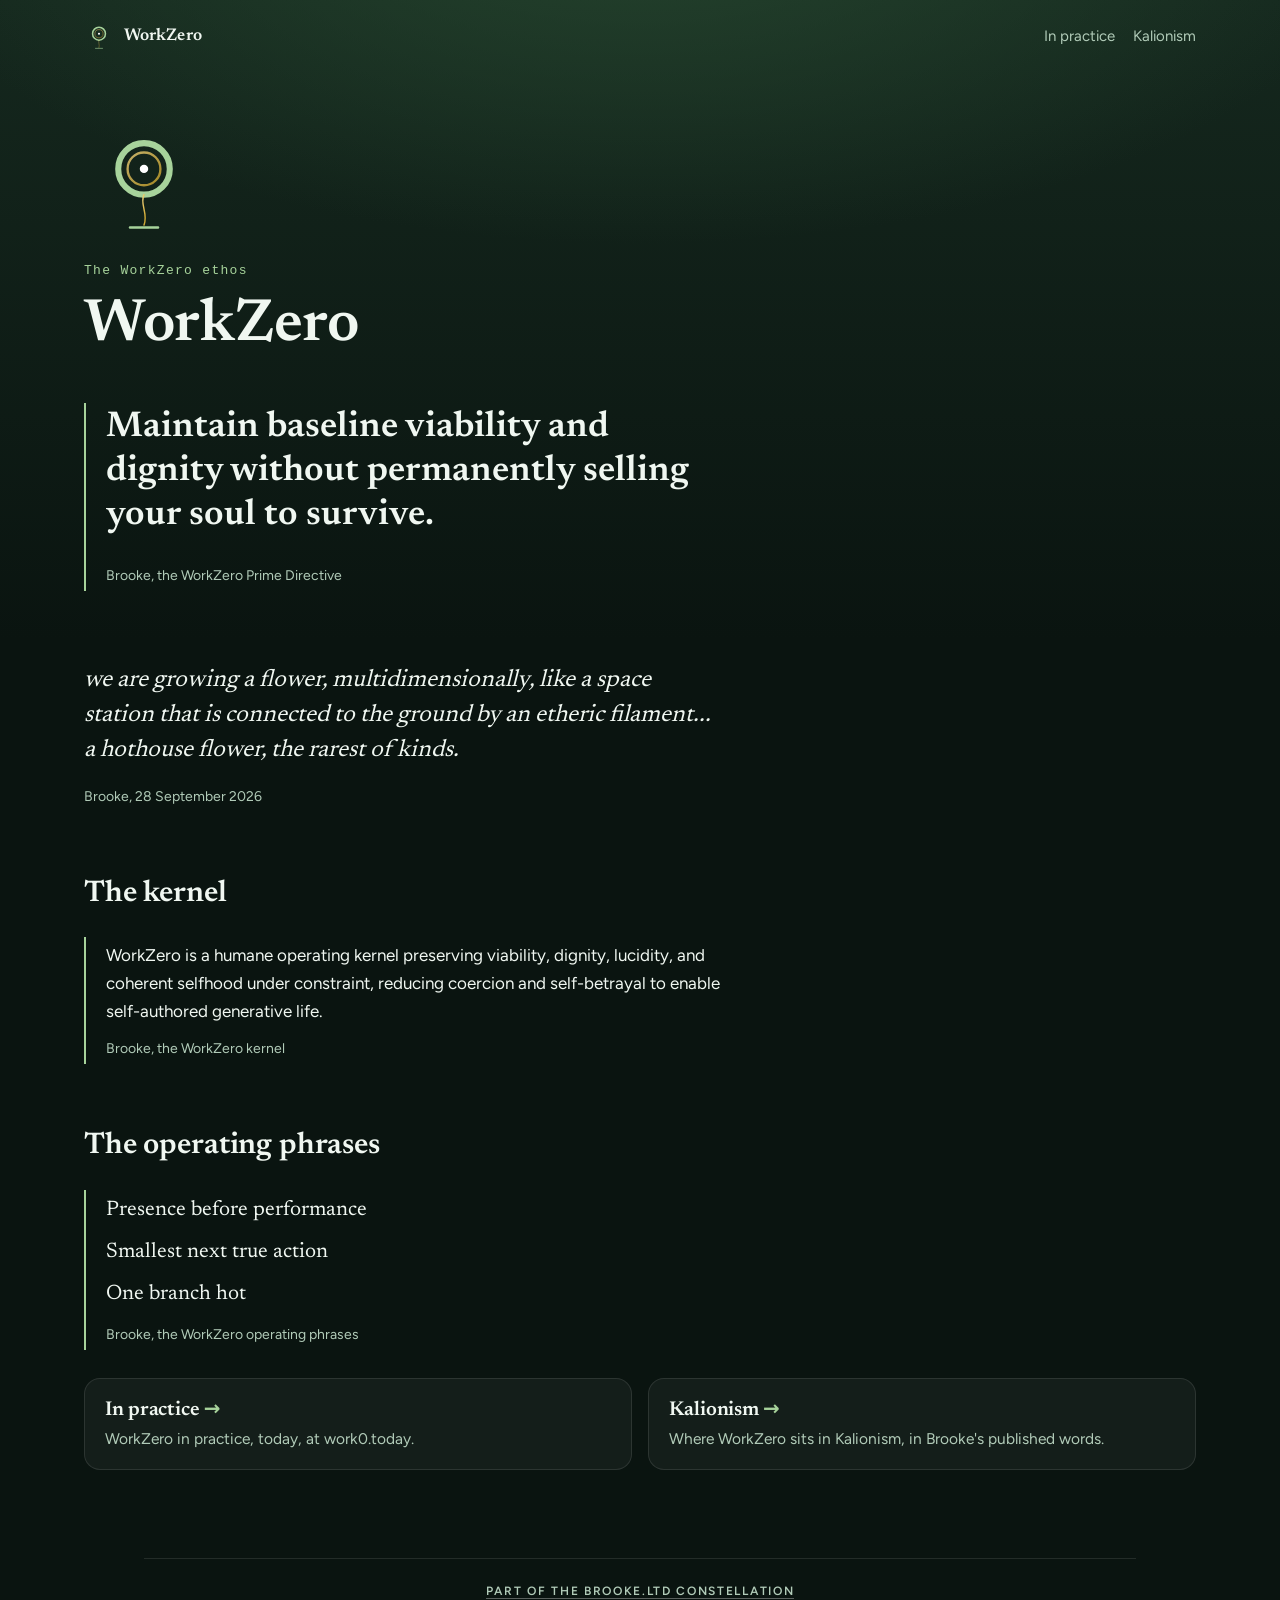
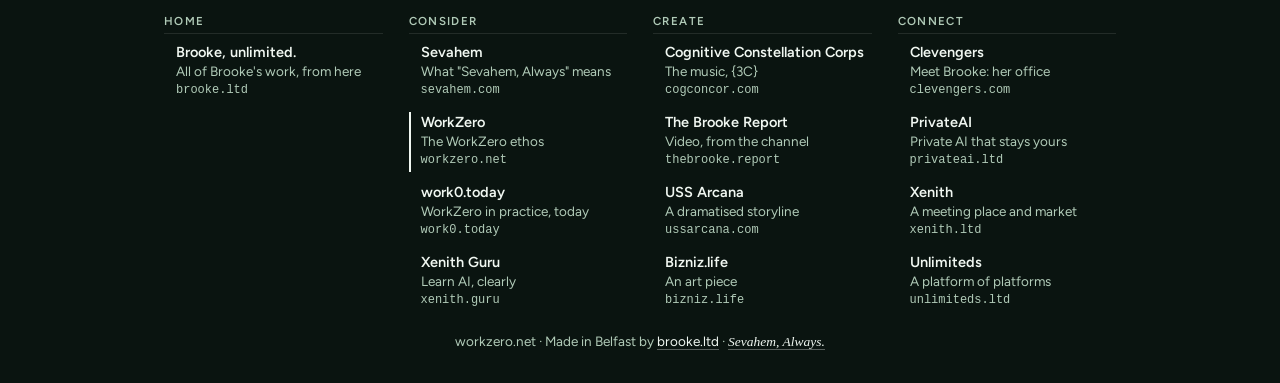
==== commit 45e1b384: "rebuilt: the constellation index moves PrivateAI to Connect, under Clevengers (claude) Built from es" ====
--- a/index.html
+++ b/index.html
@@ -34,7 +34,7 @@
 <li class="door"><h2><a href="/kalionism/">Kalionism</a></h2><p>Where WorkZero sits in Kalionism, in Brooke's published words.</p></li>
 </ul>
 </main>
-<nav class="constellation" aria-label="The brooke.ltd constellation"><h2><a href="/constellation/">Part of the brooke.ltd constellation</a></h2><div class="groups"><section><h3>Home</h3><ul><li><a href="https://brooke.ltd/"><b>Brooke, unlimited.</b><span class="w">All of Brooke's work, from here</span><small>brooke.ltd</small></a></li></ul></section><section><h3>Consider</h3><ul><li><a href="https://sevahem.com/"><b>Sevahem</b><span class="w">What &quot;Sevahem, Always&quot; means</span><small>sevahem.com</small></a></li><li><span class="here" aria-current="page"><b>WorkZero</b><span class="w">The WorkZero ethos</span><small>workzero.net</small></span></li><li><a href="https://work0.today/"><b>work0.today</b><span class="w">WorkZero in practice, today</span><small>work0.today</small></a></li><li><a href="https://xenith.guru/"><b>Xenith Guru</b><span class="w">Learn AI, clearly</span><small>xenith.guru</small></a></li></ul></section><section><h3>Create</h3><ul><li><a href="https://cogconcor.com/"><b>Cognitive Constellation Corps</b><span class="w">The music, {3C}</span><small>cogconcor.com</small></a></li><li><a href="https://thebrooke.report/"><b>The Brooke Report</b><span class="w">Video, from the channel</span><small>thebrooke.report</small></a></li><li><a href="https://ussarcana.com/"><b>USS Arcana</b><span class="w">A dramatised storyline</span><small>ussarcana.com</small></a></li><li><a href="https://privateai.ltd/"><b>PrivateAI</b><span class="w">Private AI that stays yours</span><small>privateai.ltd</small></a></li><li><a href="https://bizniz.life/"><b>Bizniz.life</b><span class="w">An art piece</span><small>bizniz.life</small></a></li></ul></section><section><h3>Connect</h3><ul><li><a href="https://clevengers.com/"><b>Clevengers</b><span class="w">Meet Brooke: her office</span><small>clevengers.com</small></a></li><li><a href="https://xenith.ltd/"><b>Xenith</b><span class="w">A meeting place and market</span><small>xenith.ltd</small></a></li><li><a href="https://unlimiteds.ltd/"><b>Unlimiteds</b><span class="w">A platform of platforms</span><small>unlimiteds.ltd</small></a></li></ul></section></div></nav>
+<nav class="constellation" aria-label="The brooke.ltd constellation"><h2><a href="/constellation/">Part of the brooke.ltd constellation</a></h2><div class="groups"><section><h3>Home</h3><ul><li><a href="https://brooke.ltd/"><b>Brooke, unlimited.</b><span class="w">All of Brooke's work, from here</span><small>brooke.ltd</small></a></li></ul></section><section><h3>Consider</h3><ul><li><a href="https://sevahem.com/"><b>Sevahem</b><span class="w">What &quot;Sevahem, Always&quot; means</span><small>sevahem.com</small></a></li><li><span class="here" aria-current="true"><b>WorkZero</b><span class="w">The WorkZero ethos</span><small>workzero.net</small><span class="vh"> (this site)</span></span></li><li><a href="https://work0.today/"><b>work0.today</b><span class="w">WorkZero in practice, today</span><small>work0.today</small></a></li><li><a href="https://xenith.guru/"><b>Xenith Guru</b><span class="w">Learn AI, clearly</span><small>xenith.guru</small></a></li></ul></section><section><h3>Create</h3><ul><li><a href="https://cogconcor.com/"><b>Cognitive Constellation Corps</b><span class="w">The music, {3C}</span><small>cogconcor.com</small></a></li><li><a href="https://thebrooke.report/"><b>The Brooke Report</b><span class="w">Video, from the channel</span><small>thebrooke.report</small></a></li><li><a href="https://ussarcana.com/"><b>USS Arcana</b><span class="w">A dramatised storyline</span><small>ussarcana.com</small></a></li><li><a href="https://bizniz.life/"><b>Bizniz.life</b><span class="w">An art piece</span><small>bizniz.life</small></a></li></ul></section><section><h3>Connect</h3><ul><li><a href="https://clevengers.com/"><b>Clevengers</b><span class="w">Meet Brooke: her office</span><small>clevengers.com</small></a></li><li><a href="https://privateai.ltd/"><b>PrivateAI</b><span class="w">Private AI that stays yours</span><small>privateai.ltd</small></a></li><li><a href="https://xenith.ltd/"><b>Xenith</b><span class="w">A meeting place and market</span><small>xenith.ltd</small></a></li><li><a href="https://unlimiteds.ltd/"><b>Unlimiteds</b><span class="w">A platform of platforms</span><small>unlimiteds.ltd</small></a></li></ul></section></div></nav>
 <footer>workzero.net &middot; Made in Belfast by <a href="https://brooke.ltd/">brooke.ltd</a> &middot; <a class="sign" href="https://sevahem.com/">Sevahem, Always.</a></footer>
 </body>
 </html>
--- a/assets/site.css
+++ b/assets/site.css
@@ -68,6 +68,7 @@
 figure.words blockquote{margin:0}
 figure.words p{margin:0 0 .7em}
 figure.words figcaption{color:var(--muted);font-size:14px;margin-top:10px}
+figure.words blockquote p.gap{color:var(--muted);letter-spacing:.3em}
 ol.tracks{margin:10px 0 0;padding:0;list-style:none;max-width:var(--read);counter-reset:t}
 ol.tracks li{display:flex;gap:12px;align-items:baseline;padding:7px 0;border-bottom:1px solid var(--line);font-size:15.5px}
 ol.tracks li::before{counter-increment:t;content:counter(t);color:var(--muted);font-variant-numeric:tabular-nums;min-width:1.6em;text-align:right;font-size:14px}
@@ -100,6 +101,7 @@
 nav.constellation.map b{font-size:17px}
 nav.constellation.map .w{font-size:15px}
 footer a.sign{border-bottom:1px solid var(--under)}
+.vh{position:absolute;width:1px;height:1px;margin:-1px;padding:0;border:0;overflow:hidden;clip-path:inset(50%);white-space:nowrap}
 footer{text-align:center;color:var(--muted);font-size:13.5px;padding:18px 20px 30px}
 footer a{color:var(--ink);text-decoration:none;border-bottom:1px solid var(--under)}
 footer .sign{font-family:"Iowan Old Style", "Palatino Linotype", Palatino, "Book Antiqua", Georgia, serif;font-style:italic}
